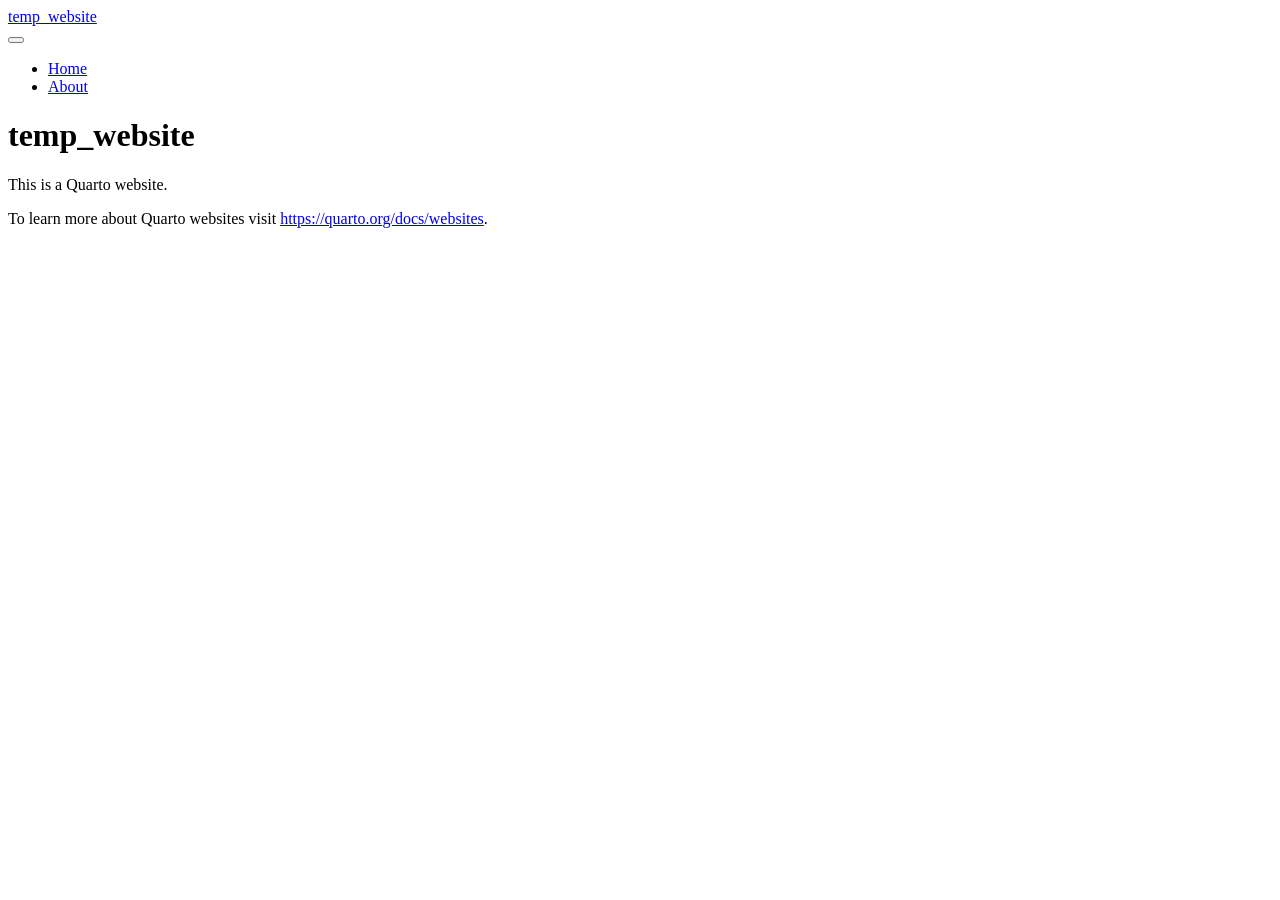
==== docs/index.html @ 40dc9041 "Initial commit" ====
<!DOCTYPE html>
<html xmlns="http://www.w3.org/1999/xhtml" lang="en" xml:lang="en"><head>

<meta charset="utf-8">
<meta name="generator" content="quarto-1.9.37">

<meta name="viewport" content="width=device-width, initial-scale=1.0, user-scalable=yes">


<title>temp_website</title>
<style>
/* Default styles provided by pandoc.
** See https://pandoc.org/MANUAL.html#variables-for-html for config info.
*/
code{white-space: pre-wrap;}
span.smallcaps{font-variant: small-caps;}
div.columns{display: flex; gap: min(4vw, 1.5em);}
div.column{flex: auto; overflow-x: auto;}
div.hanging-indent{margin-left: 1.5em; text-indent: -1.5em;}
ul.task-list{list-style: none;}
ul.task-list li input[type="checkbox"] {
  width: 0.8em;
  margin: 0 0.8em 0.2em -1em; /* quarto-specific, see https://github.com/quarto-dev/quarto-cli/issues/4556 */ 
  vertical-align: middle;
}
</style>


<script src="site_libs/quarto-nav/quarto-nav.js"></script>
<script src="site_libs/quarto-nav/headroom.min.js"></script>
<script src="site_libs/clipboard/clipboard.min.js"></script>
<script src="site_libs/quarto-search/autocomplete.umd.js"></script>
<script src="site_libs/quarto-search/fuse.min.js"></script>
<script src="site_libs/quarto-search/quarto-search.js"></script>
<meta name="quarto:offset" content="./">
<script src="site_libs/quarto-html/quarto.js" type="module"></script>
<script src="site_libs/quarto-html/tabsets/tabsets.js" type="module"></script>
<script src="site_libs/quarto-html/popper.min.js"></script>
<script src="site_libs/quarto-html/tippy.umd.min.js"></script>
<script src="site_libs/quarto-html/anchor.min.js"></script>
<link href="site_libs/quarto-html/tippy.css" rel="stylesheet">
<link href="site_libs/quarto-html/quarto-syntax-highlighting-7f8f88aac4f3542376d5c11b86a4c14d.css" rel="stylesheet" id="quarto-text-highlighting-styles">
<script src="site_libs/bootstrap/bootstrap.min.js"></script>
<link href="site_libs/bootstrap/bootstrap-icons.css" rel="stylesheet">
<link href="site_libs/bootstrap/bootstrap-a0f9fd0d421825b736dc1bbcbcba2219.min.css" rel="stylesheet" append-hash="true" id="quarto-bootstrap" data-mode="light">
<script id="quarto-search-options" type="application/json">{
  "location": "navbar",
  "copy-button": false,
  "collapse-after": 3,
  "panel-placement": "end",
  "type": "overlay",
  "limit": 50,
  "keyboard-shortcut": [
    "f",
    "/",
    "s"
  ],
  "show-item-context": false,
  "language": {
    "search-no-results-text": "No results",
    "search-matching-documents-text": "matching documents",
    "search-copy-link-title": "Copy link to search",
    "search-hide-matches-text": "Hide additional matches",
    "search-more-match-text": "more match in this document",
    "search-more-matches-text": "more matches in this document",
    "search-clear-button-title": "Clear",
    "search-text-placeholder": "",
    "search-detached-cancel-button-title": "Cancel",
    "search-submit-button-title": "Submit",
    "search-label": "Search"
  }
}</script>


<link rel="stylesheet" href="styles.css">
</head>

<body class="nav-fixed quarto-light">

<div id="quarto-search-results"></div>
  <header id="quarto-header" class="headroom fixed-top">
    <nav class="navbar navbar-expand-lg " data-bs-theme="dark">
      <div class="navbar-container container-fluid">
      <div class="navbar-brand-container mx-auto">
    <a class="navbar-brand" href="./index.html">
    <span class="navbar-title">temp_website</span>
    </a>
  </div>
            <div id="quarto-search" class="" title="Search"></div>
          <button class="navbar-toggler" type="button" data-bs-toggle="collapse" data-bs-target="#navbarCollapse" aria-controls="navbarCollapse" role="menu" aria-expanded="false" aria-label="Toggle navigation" onclick="if (window.quartoToggleHeadroom) { window.quartoToggleHeadroom(); }">
  <span class="navbar-toggler-icon"></span>
</button>
          <div class="collapse navbar-collapse" id="navbarCollapse">
            <ul class="navbar-nav navbar-nav-scroll me-auto">
  <li class="nav-item">
    <a class="nav-link active" href="./index.html" aria-current="page"> 
<span class="menu-text">Home</span></a>
  </li>  
  <li class="nav-item">
    <a class="nav-link" href="./about.html"> 
<span class="menu-text">About</span></a>
  </li>  
</ul>
          </div> <!-- /navcollapse -->
            <div class="quarto-navbar-tools">
</div>
      </div> <!-- /container-fluid -->
    </nav>
</header>
<!-- content -->
<div id="quarto-content" class="quarto-container page-columns page-rows-contents page-layout-article page-navbar">
<!-- sidebar -->
<!-- margin-sidebar -->
    <div id="quarto-margin-sidebar" class="sidebar margin-sidebar zindex-bottom">
        
    </div>
<!-- main -->
<main class="content" id="quarto-document-content">

<header id="title-block-header" class="quarto-title-block default">
<div class="quarto-title">
<h1 class="title">temp_website</h1>
</div>



<div class="quarto-title-meta">

    
  
    
  </div>
  


</header>


<p>This is a Quarto website.</p>
<p>To learn more about Quarto websites visit <a href="https://quarto.org/docs/websites" class="uri">https://quarto.org/docs/websites</a>.</p>



</main> <!-- /main -->
<script id="quarto-html-after-body" type="application/javascript">
  window.document.addEventListener("DOMContentLoaded", function (event) {
    const icon = "";
    const anchorJS = new window.AnchorJS();
    anchorJS.options = {
      placement: 'right',
      icon: icon
    };
    anchorJS.add('.anchored');
    const isCodeAnnotation = (el) => {
      for (const clz of el.classList) {
        if (clz.startsWith('code-annotation-')) {                     
          return true;
        }
      }
      return false;
    }
    const onCopySuccess = function(e) {
      // button target
      const button = e.trigger;
      // don't keep focus
      button.blur();
      // flash "checked"
      button.classList.add('code-copy-button-checked');
      var currentTitle = button.getAttribute("title");
      button.setAttribute("title", "Copied!");
      let tooltip;
      if (window.bootstrap) {
        button.setAttribute("data-bs-toggle", "tooltip");
        button.setAttribute("data-bs-placement", "left");
        button.setAttribute("data-bs-title", "Copied!");
        tooltip = new bootstrap.Tooltip(button, 
          { trigger: "manual", 
            customClass: "code-copy-button-tooltip",
            offset: [0, -8]});
        tooltip.show();    
      }
      setTimeout(function() {
        if (tooltip) {
          tooltip.hide();
          button.removeAttribute("data-bs-title");
          button.removeAttribute("data-bs-toggle");
          button.removeAttribute("data-bs-placement");
        }
        button.setAttribute("title", currentTitle);
        button.classList.remove('code-copy-button-checked');
      }, 1000);
      // clear code selection
      e.clearSelection();
    }
    const getTextToCopy = function(trigger) {
      const outerScaffold = trigger.parentElement.cloneNode(true);
      const codeEl = outerScaffold.querySelector('code');
      for (const childEl of codeEl.children) {
        if (isCodeAnnotation(childEl)) {
          childEl.remove();
        }
      }
      return codeEl.innerText;
    }
    const clipboard = new window.ClipboardJS('.code-copy-button:not([data-in-quarto-modal])', {
      text: getTextToCopy
    });
    clipboard.on('success', onCopySuccess);
    if (window.document.getElementById('quarto-embedded-source-code-modal')) {
      const clipboardModal = new window.ClipboardJS('.code-copy-button[data-in-quarto-modal]', {
        text: getTextToCopy,
        container: window.document.getElementById('quarto-embedded-source-code-modal')
      });
      clipboardModal.on('success', onCopySuccess);
    }
      var localhostRegex = new RegExp(/^(?:http|https):\/\/localhost\:?[0-9]*\//);
      var mailtoRegex = new RegExp(/^mailto:/);
        var filterRegex = new RegExp('/' + window.location.host + '/');
      var isInternal = (href) => {
          return filterRegex.test(href) || localhostRegex.test(href) || mailtoRegex.test(href);
      }
      // Inspect non-navigation links and adorn them if external
     var links = window.document.querySelectorAll('a[href]:not(.nav-link):not(.navbar-brand):not(.toc-action):not(.sidebar-link):not(.sidebar-item-toggle):not(.pagination-link):not(.no-external):not([aria-hidden]):not(.dropdown-item):not(.quarto-navigation-tool):not(.about-link)');
      for (var i=0; i<links.length; i++) {
        const link = links[i];
        if (!isInternal(link.href)) {
          // undo the damage that might have been done by quarto-nav.js in the case of
          // links that we want to consider external
          if (link.dataset.originalHref !== undefined) {
            link.href = link.dataset.originalHref;
          }
        }
      }
    function tippyHover(el, contentFn, onTriggerFn, onUntriggerFn) {
      const config = {
        allowHTML: true,
        maxWidth: 500,
        delay: 100,
        arrow: false,
        appendTo: function(el) {
            return el.parentElement;
        },
        interactive: true,
        interactiveBorder: 10,
        theme: 'quarto',
        placement: 'bottom-start',
      };
      if (contentFn) {
        config.content = contentFn;
      }
      if (onTriggerFn) {
        config.onTrigger = onTriggerFn;
      }
      if (onUntriggerFn) {
        config.onUntrigger = onUntriggerFn;
      }
      window.tippy(el, config); 
    }
    const noterefs = window.document.querySelectorAll('a[role="doc-noteref"]');
    for (var i=0; i<noterefs.length; i++) {
      const ref = noterefs[i];
      tippyHover(ref, function() {
        // use id or data attribute instead here
        let href = ref.getAttribute('data-footnote-href') || ref.getAttribute('href');
        try { href = new URL(href).hash; } catch {}
        const id = href.replace(/^#\/?/, "");
        const note = window.document.getElementById(id);
        if (note) {
          return note.innerHTML;
        } else {
          return "";
        }
      });
    }
    const xrefs = window.document.querySelectorAll('a.quarto-xref');
    const processXRef = (id, note) => {
      // Strip column container classes
      const stripColumnClz = (el) => {
        el.classList.remove("page-full", "page-columns");
        if (el.children) {
          for (const child of el.children) {
            stripColumnClz(child);
          }
        }
      }
      stripColumnClz(note)
      if (id === null || id.startsWith('sec-')) {
        // Special case sections, only their first couple elements
        const container = document.createElement("div");
        if (note.children && note.children.length > 2) {
          container.appendChild(note.children[0].cloneNode(true));
          for (let i = 1; i < note.children.length; i++) {
            const child = note.children[i];
            if (child.tagName === "P" && child.innerText === "") {
              continue;
            } else {
              container.appendChild(child.cloneNode(true));
              break;
            }
          }
          if (window.Quarto?.typesetMath) {
            window.Quarto.typesetMath(container);
          }
          return container.innerHTML
        } else {
          if (window.Quarto?.typesetMath) {
            window.Quarto.typesetMath(note);
          }
          return note.innerHTML;
        }
      } else {
        // Remove any anchor links if they are present
        const anchorLink = note.querySelector('a.anchorjs-link');
        if (anchorLink) {
          anchorLink.remove();
        }
        if (window.Quarto?.typesetMath) {
          window.Quarto.typesetMath(note);
        }
        if (note.classList.contains("callout")) {
          return note.outerHTML;
        } else {
          return note.innerHTML;
        }
      }
    }
    for (var i=0; i<xrefs.length; i++) {
      const xref = xrefs[i];
      tippyHover(xref, undefined, function(instance) {
        instance.disable();
        let url = xref.getAttribute('href');
        let hash = undefined; 
        if (url.startsWith('#')) {
          hash = url;
        } else {
          try { hash = new URL(url).hash; } catch {}
        }
        if (hash) {
          const id = hash.replace(/^#\/?/, "");
          const note = window.document.getElementById(id);
          if (note !== null) {
            try {
              const html = processXRef(id, note.cloneNode(true));
              instance.setContent(html);
            } finally {
              instance.enable();
              instance.show();
            }
          } else {
            // See if we can fetch this
            fetch(url.split('#')[0])
            .then(res => res.text())
            .then(html => {
              const parser = new DOMParser();
              const htmlDoc = parser.parseFromString(html, "text/html");
              const note = htmlDoc.getElementById(id);
              if (note !== null) {
                const html = processXRef(id, note);
                instance.setContent(html);
              } 
            }).finally(() => {
              instance.enable();
              instance.show();
            });
          }
        } else {
          // See if we can fetch a full url (with no hash to target)
          // This is a special case and we should probably do some content thinning / targeting
          fetch(url)
          .then(res => res.text())
          .then(html => {
            const parser = new DOMParser();
            const htmlDoc = parser.parseFromString(html, "text/html");
            const note = htmlDoc.querySelector('main.content');
            if (note !== null) {
              // This should only happen for chapter cross references
              // (since there is no id in the URL)
              // remove the first header
              if (note.children.length > 0 && note.children[0].tagName === "HEADER") {
                note.children[0].remove();
              }
              const html = processXRef(null, note);
              instance.setContent(html);
            } 
          }).finally(() => {
            instance.enable();
            instance.show();
          });
        }
      }, function(instance) {
      });
    }
        let selectedAnnoteEl;
        const selectorForAnnotation = ( cell, annotation) => {
          let cellAttr = 'data-code-cell="' + cell + '"';
          let lineAttr = 'data-code-annotation="' +  annotation + '"';
          const selector = 'span[' + cellAttr + '][' + lineAttr + ']';
          return selector;
        }
        const selectCodeLines = (annoteEl) => {
          const doc = window.document;
          const targetCell = annoteEl.getAttribute("data-target-cell");
          const targetAnnotation = annoteEl.getAttribute("data-target-annotation");
          const annoteSpan = window.document.querySelector(selectorForAnnotation(targetCell, targetAnnotation));
          const lines = annoteSpan.getAttribute("data-code-lines").split(",");
          const lineIds = lines.map((line) => {
            return targetCell + "-" + line;
          })
          let top = null;
          let height = null;
          let parent = null;
          if (lineIds.length > 0) {
              //compute the position of the single el (top and bottom and make a div)
              const el = window.document.getElementById(lineIds[0]);
              top = el.offsetTop;
              height = el.offsetHeight;
              parent = el.parentElement.parentElement;
            if (lineIds.length > 1) {
              const lastEl = window.document.getElementById(lineIds[lineIds.length - 1]);
              const bottom = lastEl.offsetTop + lastEl.offsetHeight;
              height = bottom - top;
            }
            if (top !== null && height !== null && parent !== null) {
              // cook up a div (if necessary) and position it 
              let div = window.document.getElementById("code-annotation-line-highlight");
              if (div === null) {
                div = window.document.createElement("div");
                div.setAttribute("id", "code-annotation-line-highlight");
                div.style.position = 'absolute';
                parent.appendChild(div);
              }
              div.style.top = top - 2 + "px";
              div.style.height = height + 4 + "px";
              div.style.left = 0;
              let gutterDiv = window.document.getElementById("code-annotation-line-highlight-gutter");
              if (gutterDiv === null) {
                gutterDiv = window.document.createElement("div");
                gutterDiv.setAttribute("id", "code-annotation-line-highlight-gutter");
                gutterDiv.style.position = 'absolute';
                const codeCell = window.document.getElementById(targetCell);
                const gutter = codeCell.querySelector('.code-annotation-gutter');
                gutter.appendChild(gutterDiv);
              }
              gutterDiv.style.top = top - 2 + "px";
              gutterDiv.style.height = height + 4 + "px";
            }
            selectedAnnoteEl = annoteEl;
          }
        };
        const unselectCodeLines = () => {
          const elementsIds = ["code-annotation-line-highlight", "code-annotation-line-highlight-gutter"];
          elementsIds.forEach((elId) => {
            const div = window.document.getElementById(elId);
            if (div) {
              div.remove();
            }
          });
          selectedAnnoteEl = undefined;
        };
          // Handle positioning of the toggle
      window.addEventListener(
        "resize",
        throttle(() => {
          elRect = undefined;
          if (selectedAnnoteEl) {
            selectCodeLines(selectedAnnoteEl);
          }
        }, 10)
      );
      function throttle(fn, ms) {
      let throttle = false;
      let timer;
        return (...args) => {
          if(!throttle) { // first call gets through
              fn.apply(this, args);
              throttle = true;
          } else { // all the others get throttled
              if(timer) clearTimeout(timer); // cancel #2
              timer = setTimeout(() => {
                fn.apply(this, args);
                timer = throttle = false;
              }, ms);
          }
        };
      }
        // Attach click handler to the DT
        const annoteDls = window.document.querySelectorAll('dt[data-target-cell]');
        for (const annoteDlNode of annoteDls) {
          annoteDlNode.addEventListener('click', (event) => {
            const clickedEl = event.target;
            if (clickedEl !== selectedAnnoteEl) {
              unselectCodeLines();
              const activeEl = window.document.querySelector('dt[data-target-cell].code-annotation-active');
              if (activeEl) {
                activeEl.classList.remove('code-annotation-active');
              }
              selectCodeLines(clickedEl);
              clickedEl.classList.add('code-annotation-active');
            } else {
              // Unselect the line
              unselectCodeLines();
              clickedEl.classList.remove('code-annotation-active');
            }
          });
        }
    const findCites = (el) => {
      const parentEl = el.parentElement;
      if (parentEl) {
        const cites = parentEl.dataset.cites;
        if (cites) {
          return {
            el,
            cites: cites.split(' ')
          };
        } else {
          return findCites(el.parentElement)
        }
      } else {
        return undefined;
      }
    };
    var bibliorefs = window.document.querySelectorAll('a[role="doc-biblioref"]');
    for (var i=0; i<bibliorefs.length; i++) {
      const ref = bibliorefs[i];
      const citeInfo = findCites(ref);
      if (citeInfo) {
        tippyHover(citeInfo.el, function() {
          var popup = window.document.createElement('div');
          citeInfo.cites.forEach(function(cite) {
            var citeDiv = window.document.createElement('div');
            citeDiv.classList.add('hanging-indent');
            citeDiv.classList.add('csl-entry');
            var biblioDiv = window.document.getElementById('ref-' + cite);
            if (biblioDiv) {
              citeDiv.innerHTML = biblioDiv.innerHTML;
            }
            popup.appendChild(citeDiv);
          });
          return popup.innerHTML;
        });
      }
    }
  });
  </script>
</div> <!-- /content -->




</body></html>
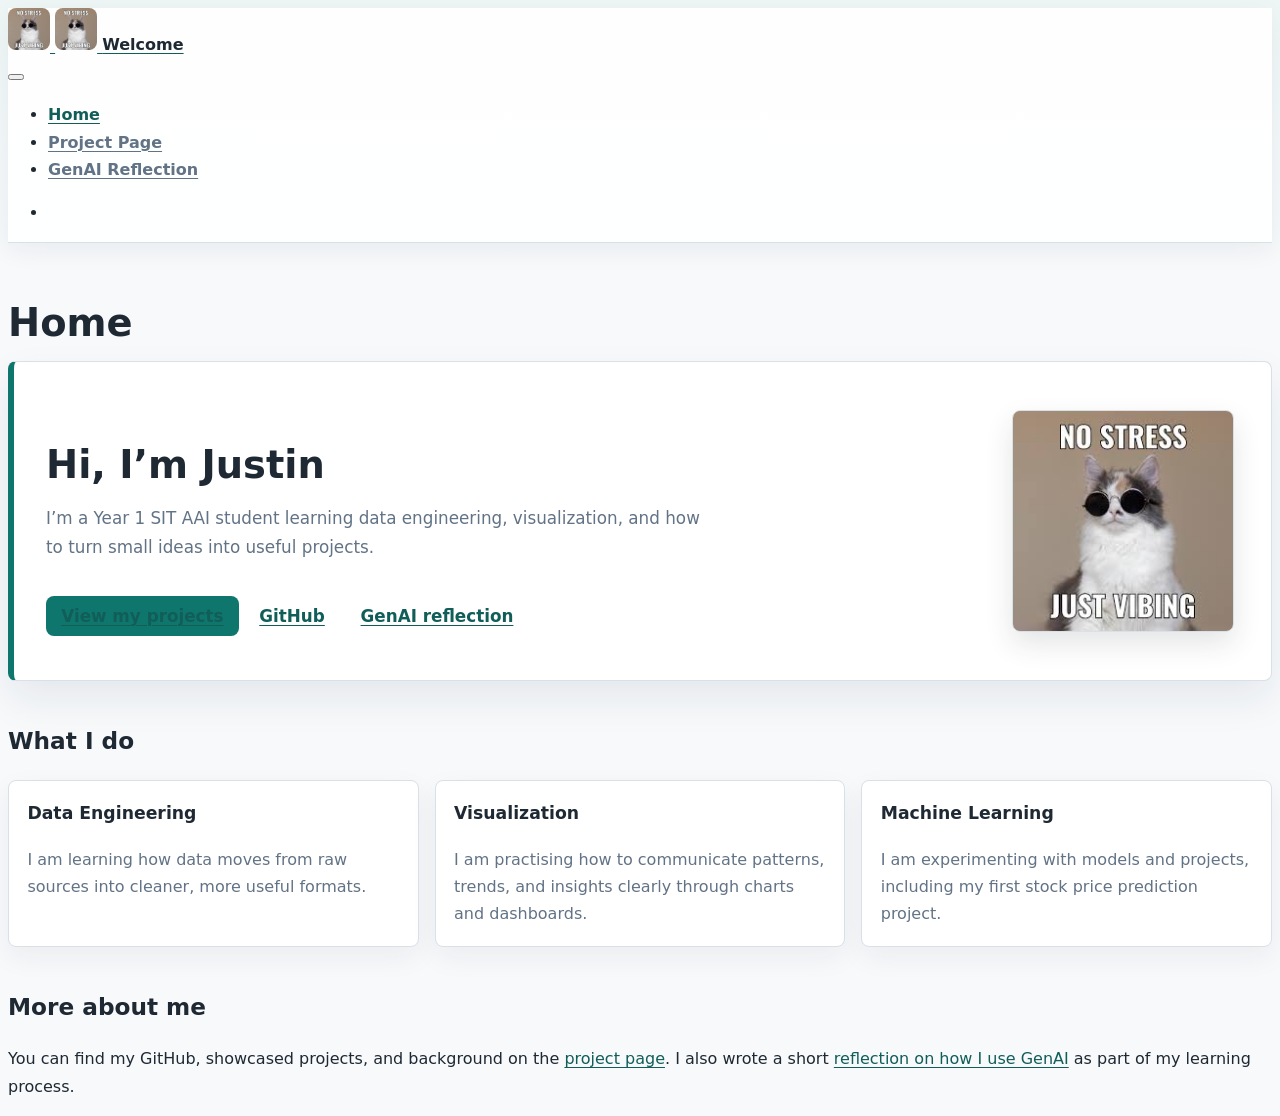
==== commit 960f6063: "Applied a fix for CSS + Design improvements" ====
--- a/docs/index.html
+++ b/docs/index.html
@@ -7,7 +7,7 @@
 <meta name="viewport" content="width=device-width, initial-scale=1.0, user-scalable=yes">
 
 
-<title>temp_website</title>
+<title>Home – Welcome</title>
 <style>
 /* Default styles provided by pandoc.
 ** See https://pandoc.org/MANUAL.html#variables-for-html for config info.
@@ -33,6 +33,7 @@
 <script src="site_libs/quarto-search/fuse.min.js"></script>
 <script src="site_libs/quarto-search/quarto-search.js"></script>
 <meta name="quarto:offset" content="./">
+<link href="./images/favicon.jpg" rel="icon" type="image/jpeg">
 <script src="site_libs/quarto-html/quarto.js" type="module"></script>
 <script src="site_libs/quarto-html/tabsets/tabsets.js" type="module"></script>
 <script src="site_libs/quarto-html/popper.min.js"></script>
@@ -75,15 +76,19 @@
 <link rel="stylesheet" href="styles.css">
 </head>
 
-<body class="nav-fixed quarto-light">
+<body class="floating nav-fixed fullcontent quarto-light">
 
 <div id="quarto-search-results"></div>
   <header id="quarto-header" class="headroom fixed-top">
     <nav class="navbar navbar-expand-lg " data-bs-theme="dark">
       <div class="navbar-container container-fluid">
       <div class="navbar-brand-container mx-auto">
+    <a href="./index.html" class="navbar-brand navbar-brand-logo">
+    <img src="./images/logo.jpg" alt="" class="navbar-logo light-content">
+    <img src="./images/logo.jpg" alt="" class="navbar-logo dark-content">
+    </a>
     <a class="navbar-brand" href="./index.html">
-    <span class="navbar-title">temp_website</span>
+    <span class="navbar-title">Welcome</span>
     </a>
   </div>
             <div id="quarto-search" class="" title="Search"></div>
@@ -98,7 +103,18 @@
   </li>  
   <li class="nav-item">
     <a class="nav-link" href="./about.html"> 
-<span class="menu-text">About</span></a>
+<span class="menu-text">Project Page</span></a>
+  </li>  
+  <li class="nav-item">
+    <a class="nav-link" href="./genai.html"> 
+<span class="menu-text">GenAI Reflection</span></a>
+  </li>  
+</ul>
+            <ul class="navbar-nav navbar-nav-scroll ms-auto">
+  <li class="nav-item compact">
+    <a class="nav-link" href="https://github.com/Catefishh/"> <i class="bi bi-github" role="img" aria-label="Github">
+</i> 
+<span class="menu-text"></span></a>
   </li>  
 </ul>
           </div> <!-- /navcollapse -->
@@ -110,16 +126,18 @@
 <!-- content -->
 <div id="quarto-content" class="quarto-container page-columns page-rows-contents page-layout-article page-navbar">
 <!-- sidebar -->
+  <nav id="quarto-sidebar" class="sidebar collapse collapse-horizontal quarto-sidebar-collapse-item sidebar-navigation floating overflow-auto">
+    
+</nav>
+<div id="quarto-sidebar-glass" class="quarto-sidebar-collapse-item" data-bs-toggle="collapse" data-bs-target=".quarto-sidebar-collapse-item"></div>
 <!-- margin-sidebar -->
-    <div id="quarto-margin-sidebar" class="sidebar margin-sidebar zindex-bottom">
-        
-    </div>
+    
 <!-- main -->
 <main class="content" id="quarto-document-content">
 
 <header id="title-block-header" class="quarto-title-block default">
 <div class="quarto-title">
-<h1 class="title">temp_website</h1>
+<h1 class="title">Home</h1>
 </div>
 
 
@@ -136,10 +154,41 @@
 </header>
 
 
-<p>This is a Quarto website.</p>
-<p>To learn more about Quarto websites visit <a href="https://quarto.org/docs/websites" class="uri">https://quarto.org/docs/websites</a>.</p>
-
-
+<div class="home-hero">
+<section id="hi-im-justin" class="level1 hero-copy">
+<h1>Hi, I’m Justin</h1>
+<p>I’m a Year 1 SIT AAI student learning data engineering, visualization, and how to turn small ideas into useful projects.</p>
+<div class="hero-links">
+<p><a href="./about.html" class="btn btn-primary">View my projects</a> <a href="https://github.com/Catefishh/" class="btn btn-outline-secondary">GitHub</a> <a href="./genai.html" class="btn btn-outline-secondary">GenAI reflection</a></p>
+</div>
+</section>
+<div class="hero-image">
+<p><img src="images/logo.jpg" class="img-fluid" alt="Website logo"></p>
+</div>
+</div>
+<section id="what-i-do" class="level2">
+<h2 class="anchored" data-anchor-id="what-i-do">What I do</h2>
+<div class="feature-grid">
+<section id="data-engineering" class="level3 feature-card">
+<h3 class="anchored" data-anchor-id="data-engineering">Data Engineering</h3>
+<p>I am learning how data moves from raw sources into cleaner, more useful formats.</p>
+</section>
+<section id="visualization" class="level3 feature-card">
+<h3 class="anchored" data-anchor-id="visualization">Visualization</h3>
+<p>I am practising how to communicate patterns, trends, and insights clearly through charts and dashboards.</p>
+</section>
+<section id="machine-learning" class="level3 feature-card">
+<h3 class="anchored" data-anchor-id="machine-learning">Machine Learning</h3>
+<p>I am experimenting with models and projects, including my first stock price prediction project.</p>
+</section>
+</div>
+</section>
+<section id="more-about-me" class="level2">
+<h2 class="anchored" data-anchor-id="more-about-me">More about me</h2>
+<p>You can find my GitHub, showcased projects, and background on the <a href="./about.html">project page</a>. I also wrote a short <a href="./genai.html">reflection on how I use GenAI</a> as part of my learning process.</p>
+
+
+</section>
 
 </main> <!-- /main -->
 <script id="quarto-html-after-body" type="application/javascript">
--- a/docs/styles.css
+++ b/docs/styles.css
@@ -0,0 +1,212 @@
+/* css styles */
+
+:root {
+  --site-bg: #f7f9fb;
+  --site-surface: #ffffff;
+  --site-ink: #1f2933;
+  --site-muted: #627386;
+  --site-border: #d8e0e8;
+  --site-primary: #0f766e;
+  --site-primary-dark: #115e59;
+  --site-accent: #d97706;
+}
+
+body {
+  background:
+    linear-gradient(180deg, #eef6f5 0, var(--site-bg) 260px);
+  color: var(--site-ink);
+  font-family: Inter, system-ui, -apple-system, BlinkMacSystemFont, "Segoe UI", sans-serif;
+  line-height: 1.7;
+}
+
+a {
+  color: var(--site-primary-dark);
+  text-decoration-thickness: 0.08em;
+  text-underline-offset: 0.2em;
+}
+
+a:hover {
+  color: var(--site-accent);
+}
+
+.navbar {
+  background: rgba(255, 255, 255, 0.94);
+  border-bottom: 1px solid var(--site-border);
+  box-shadow: 0 8px 24px rgba(31, 41, 51, 0.06);
+}
+
+.navbar-logo {
+  max-height: 42px;
+  width: auto;
+  border-radius: 8px;
+}
+
+.navbar-title {
+  color: var(--site-ink);
+  font-weight: 700;
+}
+
+.navbar-nav .nav-link {
+  color: var(--site-muted);
+  font-weight: 600;
+}
+
+.navbar-nav .nav-link:hover,
+.navbar-nav .nav-link.active {
+  color: var(--site-primary-dark);
+}
+
+.quarto-title h1,
+main h1 {
+  font-size: 2.4rem;
+  font-weight: 800;
+  line-height: 1.15;
+  margin-bottom: 1rem;
+}
+
+main h2 {
+  color: var(--site-ink);
+  font-size: 1.45rem;
+  font-weight: 750;
+  margin-top: 2.5rem;
+}
+
+main h3 {
+  color: var(--site-ink);
+  font-size: 1.08rem;
+  font-weight: 750;
+}
+
+main.content {
+  padding-top: 2rem;
+}
+
+.home-hero {
+  display: grid;
+  grid-template-columns: minmax(0, 1.45fr) minmax(220px, 0.55fr);
+  gap: 2rem;
+  align-items: center;
+  padding: 2rem;
+  margin: 0 0 2.5rem;
+  background: var(--site-surface);
+  border: 1px solid var(--site-border);
+  border-left: 6px solid var(--site-primary);
+  border-radius: 8px;
+  box-shadow: 0 18px 40px rgba(31, 41, 51, 0.08);
+}
+
+.hero-copy p {
+  max-width: 62ch;
+  color: var(--site-muted);
+  font-size: 1.05rem;
+  margin-bottom: 0;
+}
+
+.hero-image {
+  justify-self: end;
+}
+
+.hero-image img {
+  display: block;
+  width: min(100%, 220px);
+  aspect-ratio: 1;
+  object-fit: cover;
+  border-radius: 8px;
+  border: 1px solid var(--site-border);
+  box-shadow: 0 12px 28px rgba(31, 41, 51, 0.12);
+}
+
+.hero-links {
+  display: flex;
+  gap: 0.75rem;
+  margin: 1.5rem 0 0;
+  flex-wrap: wrap;
+}
+
+.btn {
+  border-radius: 8px;
+  font-weight: 700;
+  padding: 0.65rem 0.95rem;
+}
+
+.btn-primary {
+  background-color: var(--site-primary);
+  border-color: var(--site-primary);
+}
+
+.btn-primary:hover {
+  background-color: var(--site-primary-dark);
+  border-color: var(--site-primary-dark);
+}
+
+.btn-outline-secondary {
+  color: var(--site-primary-dark);
+  border-color: var(--site-border);
+  background: #ffffff;
+}
+
+.btn-outline-secondary:hover {
+  color: #ffffff;
+  background-color: var(--site-primary-dark);
+  border-color: var(--site-primary-dark);
+}
+
+.feature-grid,
+.project-grid {
+  display: grid;
+  grid-template-columns: repeat(auto-fit, minmax(230px, 1fr));
+  gap: 1rem;
+  margin-top: 1rem;
+}
+
+.feature-card,
+.project-card {
+  border: 1px solid var(--site-border);
+  border-radius: 8px;
+  padding: 1.15rem;
+  background: var(--site-surface);
+  box-shadow: 0 10px 28px rgba(31, 41, 51, 0.06);
+}
+
+.feature-card h3,
+.project-card h3 {
+  margin-top: 0;
+}
+
+.feature-card p,
+.project-card p {
+  color: var(--site-muted);
+  margin-bottom: 0;
+}
+
+#TOC {
+  border-left: 3px solid var(--site-border);
+  padding-left: 1rem;
+}
+
+#toc-title {
+  color: var(--site-muted);
+  font-size: 0.8rem;
+  font-weight: 800;
+  text-transform: uppercase;
+}
+
+@media (max-width: 768px) {
+  .home-hero {
+    grid-template-columns: 1fr;
+    padding: 1.25rem;
+  }
+
+  .hero-image {
+    justify-self: start;
+  }
+
+  .hero-image img {
+    width: 160px;
+  }
+
+  .quarto-title h1,
+  main h1 {
+    font-size: 2rem;
+  }
+}
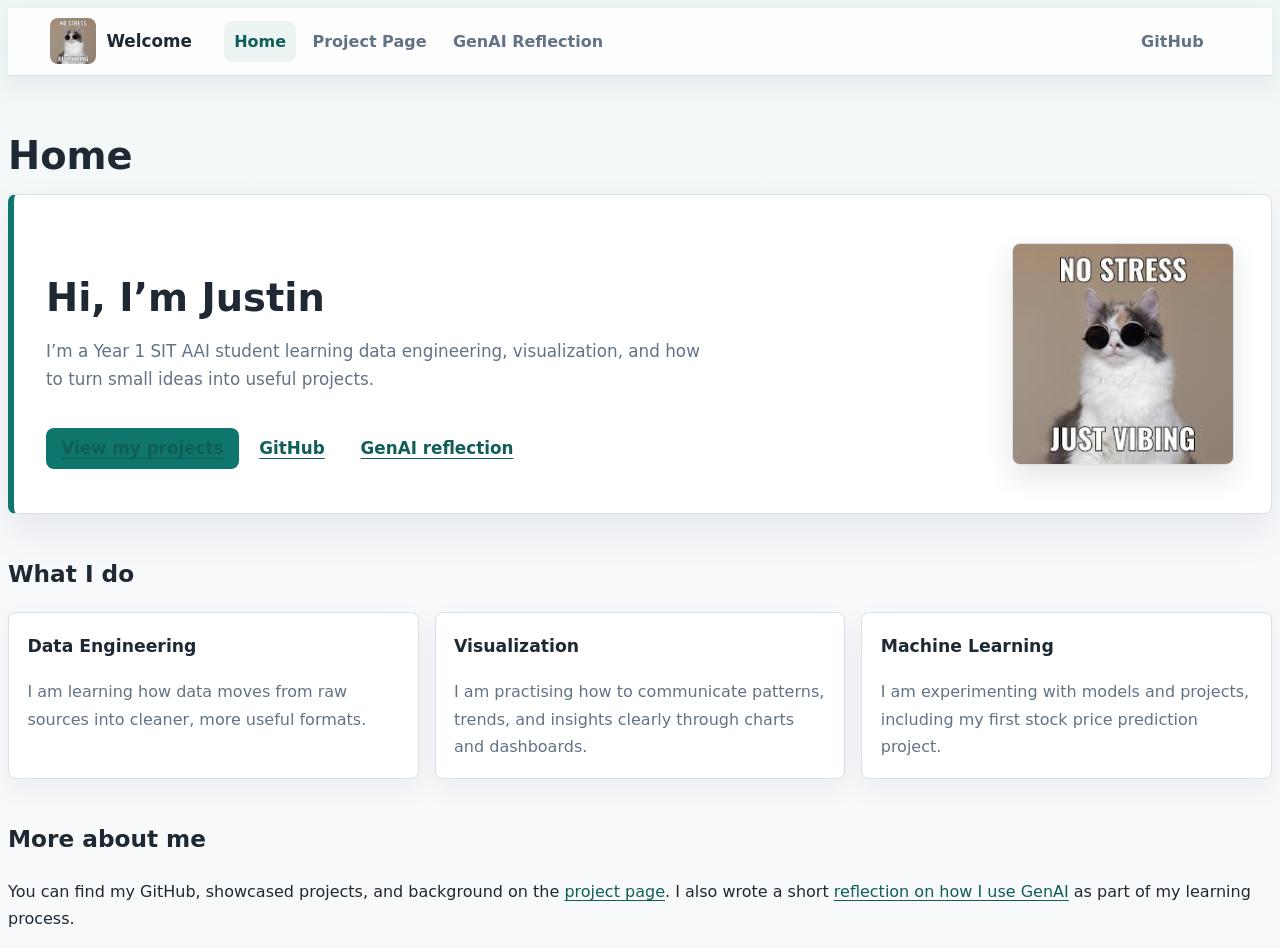
==== commit 4bf1ef81: "Further fixes" ====
--- a/docs/index.html
+++ b/docs/index.html
@@ -111,10 +111,10 @@
   </li>  
 </ul>
             <ul class="navbar-nav navbar-nav-scroll ms-auto">
-  <li class="nav-item compact">
+  <li class="nav-item">
     <a class="nav-link" href="https://github.com/Catefishh/"> <i class="bi bi-github" role="img" aria-label="Github">
 </i> 
-<span class="menu-text"></span></a>
+<span class="menu-text">GitHub</span></a>
   </li>  
 </ul>
           </div> <!-- /navcollapse -->
--- a/docs/styles.css
+++ b/docs/styles.css
@@ -30,30 +30,104 @@
 }
 
 .navbar {
+  display: flex;
+  align-items: center;
   background: rgba(255, 255, 255, 0.94);
   border-bottom: 1px solid var(--site-border);
   box-shadow: 0 8px 24px rgba(31, 41, 51, 0.06);
+  padding: 0.65rem 1rem;
+}
+
+.navbar-container {
+  display: flex;
+  align-items: center;
+  gap: 1rem;
+  width: 100%;
+  max-width: 1180px;
+  margin: 0 auto;
+}
+
+.navbar-brand-container {
+  display: flex;
+  align-items: center;
+  gap: 0.65rem;
+  flex: 0 0 auto;
+  margin: 0;
+}
+
+.navbar-brand {
+  display: inline-flex;
+  align-items: center;
+  color: var(--site-ink);
+  text-decoration: none;
 }
 
 .navbar-logo {
-  max-height: 42px;
-  width: auto;
-  border-radius: 8px;
+  display: block;
+  width: 46px;
+  height: 46px;
+  object-fit: cover;
+  border-radius: 8px;
+}
+
+.navbar-logo.dark-content {
+  display: none;
 }
 
 .navbar-title {
   color: var(--site-ink);
   font-weight: 700;
+  font-size: 1.05rem;
+}
+
+.navbar-toggler {
+  display: none;
+}
+
+.navbar-collapse {
+  display: flex;
+  align-items: center;
+  justify-content: space-between;
+  flex: 1 1 auto;
+  gap: 1rem;
+}
+
+.navbar-nav {
+  display: flex;
+  align-items: center;
+  gap: 0.35rem;
+  padding: 0;
+  margin: 0;
+  list-style: none;
+}
+
+.navbar-nav.me-auto {
+  margin-right: auto;
+}
+
+.navbar-nav.ms-auto {
+  margin-left: auto;
+}
+
+.nav-item {
+  margin: 0;
 }
 
 .navbar-nav .nav-link {
+  display: inline-flex;
+  align-items: center;
+  gap: 0.35rem;
   color: var(--site-muted);
   font-weight: 600;
+  padding: 0.45rem 0.65rem;
+  border-radius: 8px;
+  text-decoration: none;
 }
 
 .navbar-nav .nav-link:hover,
 .navbar-nav .nav-link.active {
   color: var(--site-primary-dark);
+  background: rgba(15, 118, 110, 0.08);
 }
 
 .quarto-title h1,
@@ -192,6 +266,29 @@
 }
 
 @media (max-width: 768px) {
+  .navbar {
+    padding: 0.75rem;
+  }
+
+  .navbar-container,
+  .navbar-collapse,
+  .navbar-nav {
+    align-items: flex-start;
+  }
+
+  .navbar-container {
+    flex-direction: column;
+  }
+
+  .navbar-collapse {
+    width: 100%;
+    flex-direction: column;
+  }
+
+  .navbar-nav {
+    flex-wrap: wrap;
+  }
+
   .home-hero {
     grid-template-columns: 1fr;
     padding: 1.25rem;
